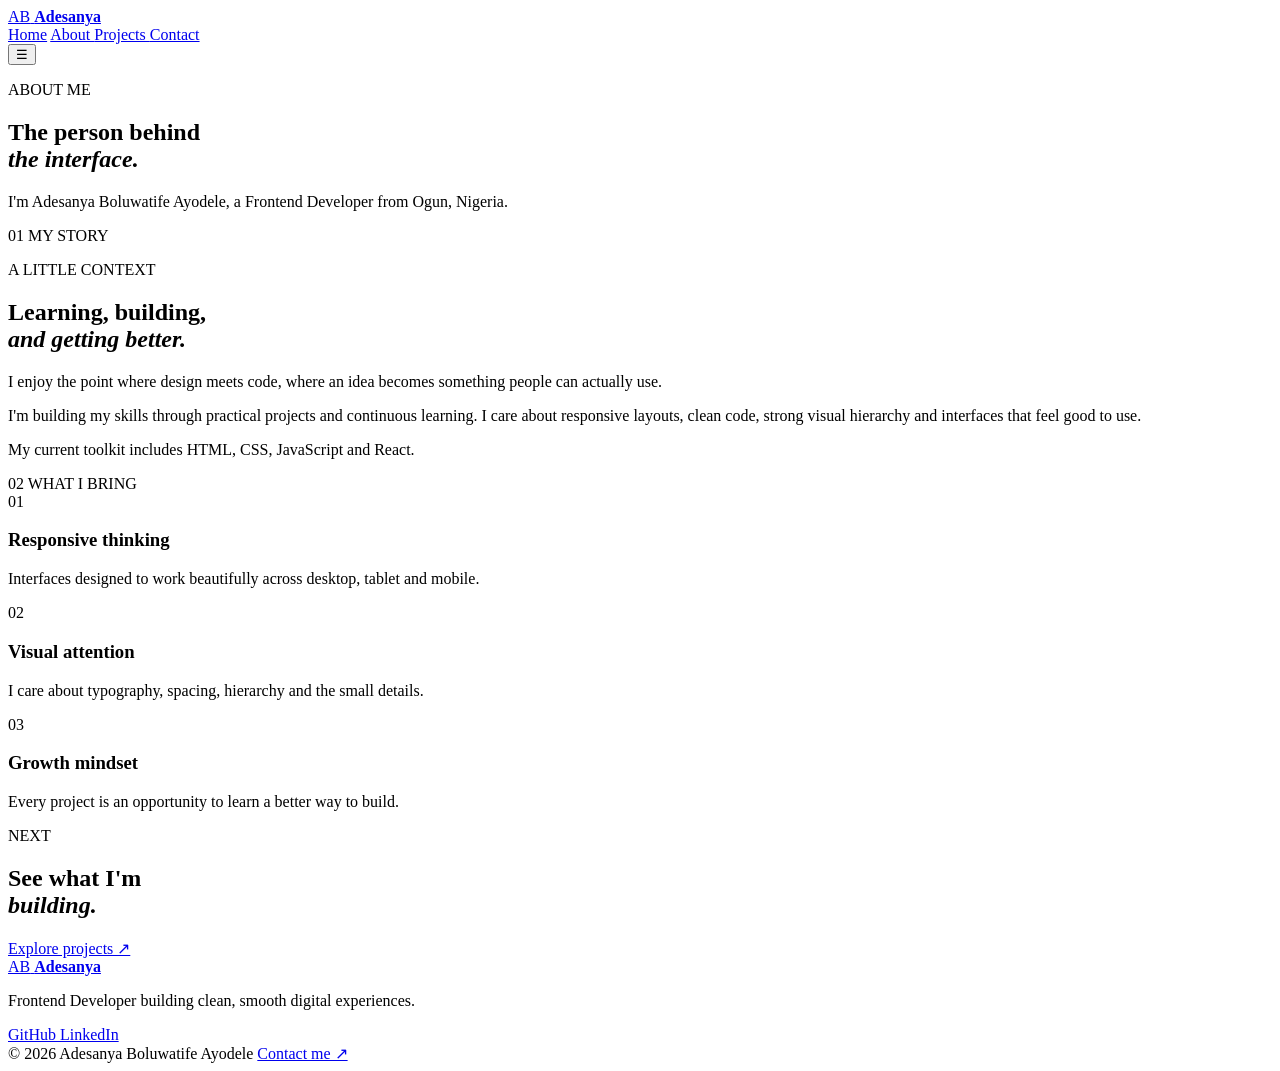
==== about.html @ dad9e196 "Add files via upload" ====
<!DOCTYPE html>
<html lang="en">

<head>

    <meta charset="UTF-8">
    <meta name="viewport" content="width=device-width, initial-scale=1.0">

    <title>About | Adesanya Boluwatife Ayodele</title>

    <link rel="preconnect" href="https://fonts.googleapis.com">
    <link rel="preconnect" href="https://fonts.gstatic.com" crossorigin>

    <link href="https://fonts.googleapis.com/css2?family=DM+Sans:wght@400;500;600;700&family=Manrope:wght@500;600;700;800&display=swap" rel="stylesheet">

    <link rel="stylesheet" href="/CSS/about.css">
        <link rel="icon" type="image/x-icon" href="/35d72cd7-6388-4650-b26b-9ae0b78d3b86-removebg-preview.png">

</head>

<body>

<header class="header">

    <a href="index.html" class="logo">
        <span>AB</span>
        <strong>Adesanya</strong>
    </a>

    <nav class="nav">

        <a href="index.html">Home</a>

        <a href="about.html" class="active">
            About
        </a>

        <a href="project.html">
            Projects
        </a>

        <a href="contact.html">
            Contact
        </a>

    </nav>

    <!-- <a href="contact.html" class="header-button">
        Let's talk ↗
    </a> -->

    <button class="menu-button">
        ☰
    </button>

</header>


<main>

<section class="page-hero">

    <p class="eyebrow">
        ABOUT ME
    </p>

    <h1>
        The person behind
        <br>
        <em>the interface.</em>
    </h1>

    <p class="page-description">
        I'm Adesanya Boluwatife Ayodele,
        a Frontend Developer from Ogun, Nigeria.
    </p>

</section>


<section class="section">

    <div class="section-label">
        <span>01</span>
        MY STORY
    </div>

    <div class="two-column">

        <div>

            <p class="eyebrow">
                A LITTLE CONTEXT
            </p>

            <h2>
                Learning, building,
                <br>
                <em>and getting better.</em>
            </h2>

        </div>

        <div class="section-text">

            <p class="large-text">
                I enjoy the point where design meets code,
                where an idea becomes something people can
                actually use.
            </p>

            <p>
                I'm building my skills through practical projects
                and continuous learning. I care about responsive
                layouts, clean code, strong visual hierarchy
                and interfaces that feel good to use.
            </p>

            <p>
                My current toolkit includes HTML, CSS,
                JavaScript and React.
            </p>

        </div>

    </div>

</section>


<section class="section skills-section">

    <div class="section-label">
        <span>02</span>
        WHAT I BRING
    </div>

    <div class="feature-grid">

        <article>
            <span>01</span>
            <h3>Responsive thinking</h3>
            <p>
                Interfaces designed to work beautifully
                across desktop, tablet and mobile.
            </p>
        </article>

        <article>
            <span>02</span>
            <h3>Visual attention</h3>
            <p>
                I care about typography, spacing,
                hierarchy and the small details.
            </p>
        </article>

        <article>
            <span>03</span>
            <h3>Growth mindset</h3>
            <p>
                Every project is an opportunity to
                learn a better way to build.
            </p>
        </article>

    </div>

</section>


<section class="dark-section">

    <div>

        <p class="eyebrow">
            NEXT
        </p>

        <h2>
            See what I'm
            <br>
            <em>building.</em>
        </h2>

    </div>

    <a href="/HTML files/project.html" class="light-button">
        Explore projects ↗
    </a>

</section>

</main>


<footer class="footer">

    <div class="footer-top">

        <a href="index.html" class="logo">
            <span>AB</span>
            <strong>Adesanya</strong>
        </a>

        <p>
            Frontend Developer building clean,
            smooth digital experiences.
        </p>

        <div class="social-links">

            <a href="https://github.com/drnm3024-hash">
                GitHub
            </a>

            <a href="https://www.linkedin.com/in/adesanya-boluwatife-6464a2381">
                LinkedIn
            </a>

        </div>

    </div>

    <div class="footer-bottom">

        <span>
            © 2026 Adesanya Boluwatife Ayodele
        </span>

        <a href="contact.html">
            Contact me ↗
        </a>

    </div>

</footer>

<script src="script.js"></script>

</body>
</html>
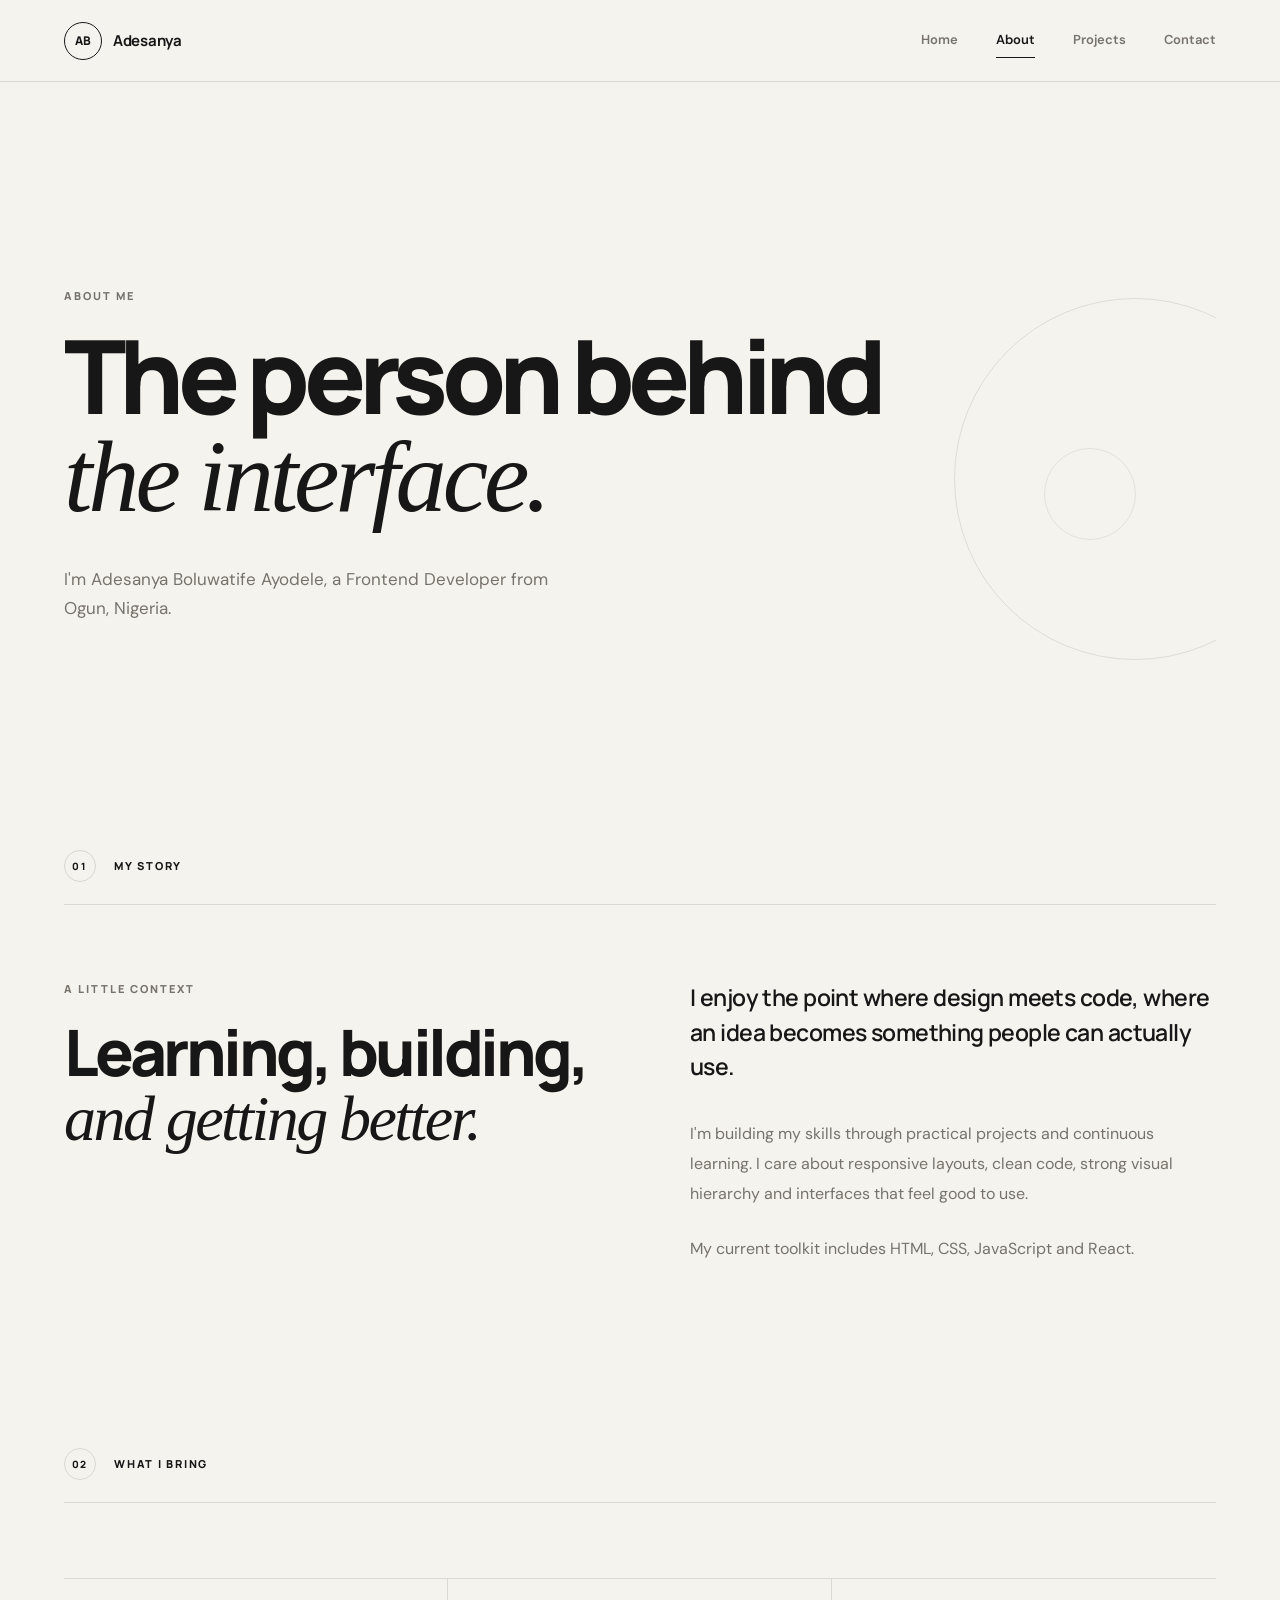
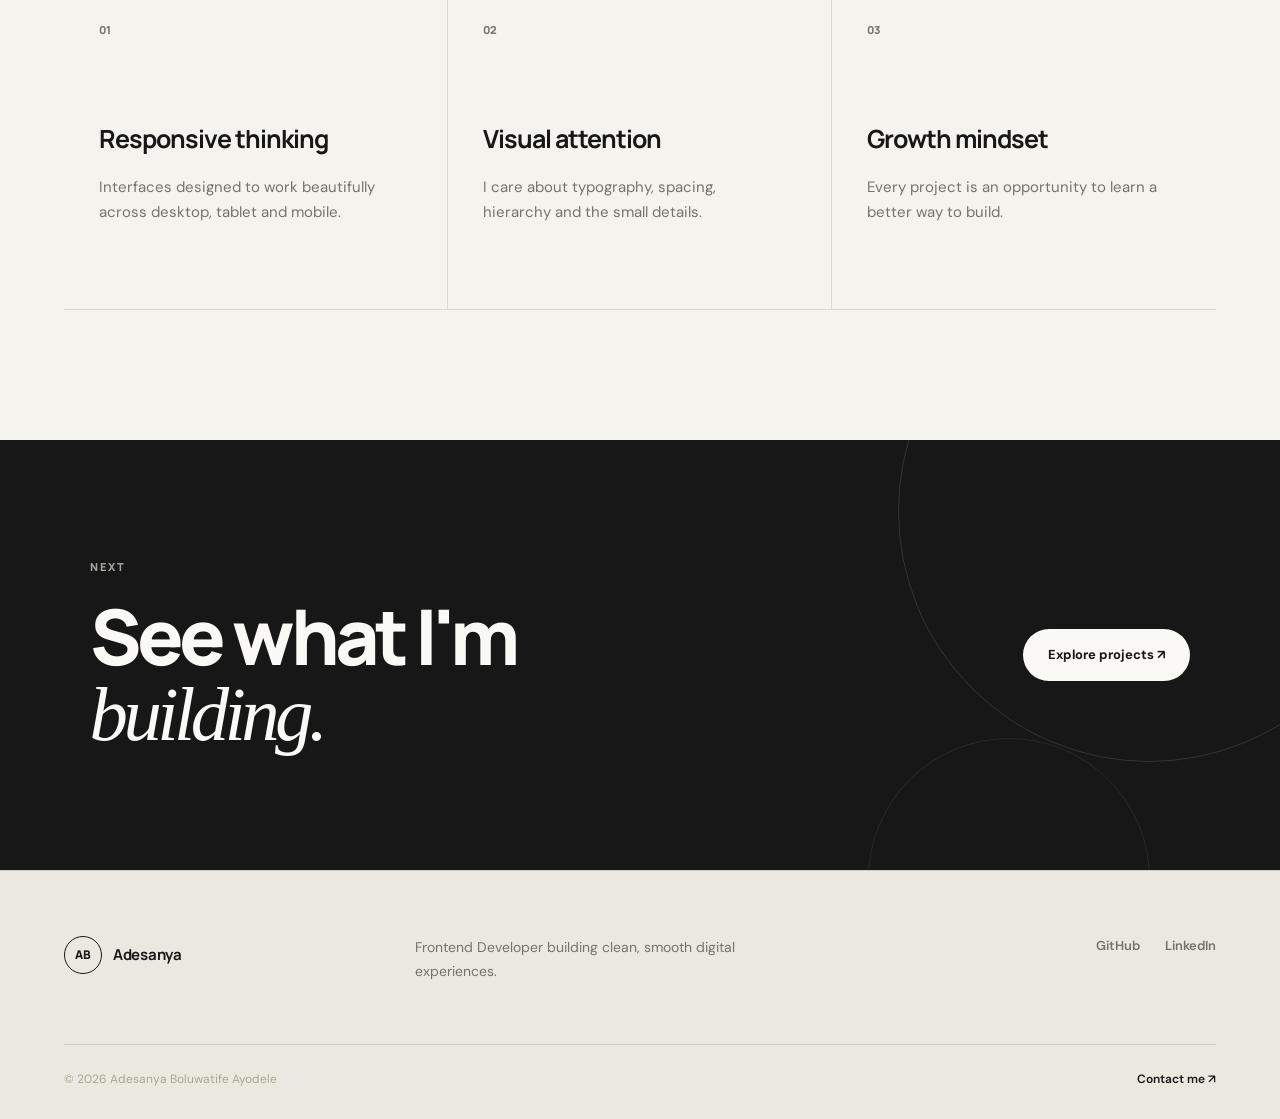
==== commit 272eb91f: "Update about.html" ====
--- a/about.html
+++ b/about.html
@@ -13,7 +13,7 @@
 
     <link href="https://fonts.googleapis.com/css2?family=DM+Sans:wght@400;500;600;700&family=Manrope:wght@500;600;700;800&display=swap" rel="stylesheet">
 
-    <link rel="stylesheet" href="/CSS/about.css">
+    <link rel="stylesheet" href="CSS/about.css">
         <link rel="icon" type="image/x-icon" href="/35d72cd7-6388-4650-b26b-9ae0b78d3b86-removebg-preview.png">
 
 </head>
@@ -239,4 +239,4 @@
 <script src="script.js"></script>
 
 </body>
-</html>+</html>
--- a/CSS/about.css
+++ b/CSS/about.css
@@ -0,0 +1,1094 @@
+/* =========================================================
+   ABOUT PAGE
+   Adesanya Boluwatife Ayodele
+   ========================================================= */
+
+
+/* =========================================================
+   ROOT / RESET
+   ========================================================= */
+
+:root {
+    --cream: #f5f3ee;
+    --cream-dark: #ebe8df;
+    --white: #faf9f5;
+
+    --black: #171717;
+    --gray: #77736c;
+    --gray-light: #aaa59b;
+
+    --border: rgba(23, 23, 23, 0.12);
+
+    --serif: Georgia, "Times New Roman", serif;
+    --sans: "Manrope", Arial, sans-serif;
+    --body-font: "DM Sans", Arial, sans-serif;
+
+    --container: 1240px;
+
+    --transition: 0.35s ease;
+}
+
+
+* {
+    margin: 0;
+    padding: 0;
+    box-sizing: border-box;
+}
+
+
+html {
+    scroll-behavior: smooth;
+}
+
+
+body {
+    background: var(--cream);
+    color: var(--black);
+    font-family: var(--body-font);
+    line-height: 1.6;
+    overflow-x: hidden;
+}
+
+
+a {
+    color: inherit;
+    text-decoration: none;
+}
+
+
+button {
+    font: inherit;
+}
+
+
+img {
+    max-width: 100%;
+    display: block;
+}
+
+
+/* =========================================================
+   HEADER
+   ========================================================= */
+
+.header {
+    position: fixed;
+    top: 0;
+    left: 0;
+
+    width: 100%;
+    height: 82px;
+
+    padding: 0 5%;
+
+    display: flex;
+    align-items: center;
+    justify-content: space-between;
+
+    background: rgba(245, 243, 238, 0.82);
+    backdrop-filter: blur(14px);
+    -webkit-backdrop-filter: blur(14px);
+
+    border-bottom: 1px solid var(--border);
+
+    z-index: 1000;
+}
+
+
+/* LOGO */
+
+.logo {
+    display: flex;
+    align-items: center;
+    gap: 11px;
+
+    font-family: var(--sans);
+}
+
+
+.logo span {
+    width: 38px;
+    height: 38px;
+
+    display: grid;
+    place-items: center;
+
+    border: 1px solid var(--black);
+    border-radius: 50%;
+
+    font-size: 12px;
+    font-weight: 800;
+    letter-spacing: -0.03em;
+}
+
+
+.logo strong {
+    font-size: 15px;
+    font-weight: 700;
+    letter-spacing: -0.02em;
+}
+
+
+/* NAVIGATION */
+
+.nav {
+    display: flex;
+    align-items: center;
+    gap: 38px;
+}
+
+
+.nav a {
+    position: relative;
+
+    font-size: 13px;
+    font-weight: 600;
+
+    color: var(--gray);
+
+    transition: color var(--transition);
+}
+
+
+.nav a::after {
+    content: "";
+
+    position: absolute;
+    left: 0;
+    bottom: -7px;
+
+    width: 0;
+    height: 1px;
+
+    background: var(--black);
+
+    transition: width var(--transition);
+}
+
+
+.nav a:hover,
+.nav a.active {
+    color: var(--black);
+}
+
+
+.nav a:hover::after,
+.nav a.active::after {
+    width: 100%;
+}
+
+
+/* HEADER BUTTON */
+
+.header-button {
+    display: inline-flex;
+    align-items: center;
+    justify-content: center;
+
+    padding: 12px 20px;
+
+    background: var(--black);
+    color: var(--white);
+
+    border-radius: 999px;
+
+    font-size: 12px;
+    font-weight: 700;
+
+    transition:
+        transform var(--transition),
+        background var(--transition);
+}
+
+
+.header-button:hover {
+    transform: translateY(-2px);
+    background: #2b2b2b;
+}
+
+
+/* MOBILE MENU BUTTON */
+
+.menu-button {
+    display: none;
+
+    border: 0;
+    background: transparent;
+
+    font-size: 25px;
+    cursor: pointer;
+
+    color: var(--black);
+}
+
+
+/* =========================================================
+   GENERAL CONTAINER
+   ========================================================= */
+
+main {
+    width: 100%;
+}
+
+
+.section {
+    width: min(var(--container), 90%);
+    margin: 0 auto;
+
+    padding: 130px 0;
+}
+
+
+/* =========================================================
+   PAGE HERO
+   ========================================================= */
+
+.page-hero {
+    position: relative;
+
+    width: min(var(--container), 90%);
+    min-height: 720px;
+
+    margin: 0 auto;
+    padding-top: 190px;
+
+    display: flex;
+    flex-direction: column;
+    justify-content: center;
+
+    overflow: hidden;
+}
+
+
+/* decorative circle */
+
+.page-hero::after {
+    content: "";
+
+    position: absolute;
+
+    right: -100px;
+    bottom: 60px;
+
+    width: 360px;
+    height: 360px;
+
+    border: 1px solid rgba(23, 23, 23, 0.10);
+    border-radius: 50%;
+
+    pointer-events: none;
+}
+
+
+.page-hero::before {
+    content: "";
+
+    position: absolute;
+
+    right: 80px;
+    bottom: 180px;
+
+    width: 90px;
+    height: 90px;
+
+    border: 1px solid rgba(23, 23, 23, 0.08);
+    border-radius: 50%;
+}
+
+
+/* EYEBROW */
+
+.eyebrow {
+    margin-bottom: 22px;
+
+    font-family: var(--sans);
+
+    font-size: 11px;
+    font-weight: 800;
+
+    letter-spacing: 0.18em;
+
+    color: var(--gray);
+}
+
+
+/* MAIN HERO TITLE */
+
+.page-hero h1 {
+    position: relative;
+    z-index: 2;
+
+    max-width: 1050px;
+
+    font-family: var(--sans);
+
+    font-size: clamp(55px, 8vw, 112px);
+
+    line-height: 0.95;
+
+    letter-spacing: -0.065em;
+
+    font-weight: 800;
+}
+
+
+.page-hero h1 em {
+    font-family: var(--serif);
+
+    font-weight: 400;
+
+    letter-spacing: -0.04em;
+}
+
+
+.page-description {
+    max-width: 530px;
+
+    margin-top: 40px;
+
+    color: var(--gray);
+
+    font-size: 17px;
+    line-height: 1.7;
+}
+
+
+/* =========================================================
+   SECTION LABEL
+   ========================================================= */
+
+.section-label {
+    display: flex;
+    align-items: center;
+    gap: 18px;
+
+    padding-bottom: 22px;
+
+    margin-bottom: 75px;
+
+    border-bottom: 1px solid var(--border);
+
+    font-family: var(--sans);
+
+    font-size: 11px;
+    font-weight: 800;
+
+    letter-spacing: 0.16em;
+}
+
+
+.section-label span {
+    display: inline-flex;
+    align-items: center;
+    justify-content: center;
+
+    width: 32px;
+    height: 32px;
+
+    border: 1px solid var(--border);
+
+    border-radius: 50%;
+
+    font-size: 10px;
+}
+
+
+/* =========================================================
+   TWO COLUMN STORY
+   ========================================================= */
+
+.two-column {
+    display: grid;
+
+    grid-template-columns: 1fr 1fr;
+
+    gap: 100px;
+
+    align-items: start;
+}
+
+
+.two-column h2 {
+    font-family: var(--sans);
+
+    font-size: clamp(40px, 5vw, 70px);
+
+    line-height: 1;
+
+    letter-spacing: -0.055em;
+
+    font-weight: 800;
+}
+
+
+.two-column h2 em {
+    font-family: var(--serif);
+
+    font-weight: 400;
+
+    letter-spacing: -0.04em;
+}
+
+
+/* RIGHT SIDE TEXT */
+
+.section-text {
+    max-width: 590px;
+}
+
+
+.large-text {
+    margin-bottom: 35px;
+
+    font-family: var(--sans);
+
+    font-size: 23px;
+    line-height: 1.5;
+
+    font-weight: 600;
+
+    letter-spacing: -0.025em;
+}
+
+
+.section-text p:not(.large-text) {
+    margin-bottom: 24px;
+
+    color: var(--gray);
+
+    font-size: 16px;
+
+    line-height: 1.9;
+}
+
+
+/* =========================================================
+   SKILLS SECTION
+   ========================================================= */
+
+.skills-section {
+    padding-top: 30px;
+}
+
+
+.feature-grid {
+    display: grid;
+
+    grid-template-columns: repeat(3, 1fr);
+
+    border-top: 1px solid var(--border);
+    border-bottom: 1px solid var(--border);
+}
+
+
+.feature-grid article {
+    min-height: 330px;
+
+    padding: 42px 35px;
+
+    border-right: 1px solid var(--border);
+
+    transition:
+        background var(--transition),
+        transform var(--transition);
+}
+
+
+.feature-grid article:last-child {
+    border-right: none;
+}
+
+
+.feature-grid article:hover {
+    background: var(--cream-dark);
+
+    transform: translateY(-5px);
+}
+
+
+.feature-grid article > span {
+    display: block;
+
+    margin-bottom: 80px;
+
+    font-family: var(--sans);
+
+    font-size: 11px;
+    font-weight: 800;
+
+    color: var(--gray);
+}
+
+
+.feature-grid h3 {
+    margin-bottom: 16px;
+
+    font-family: var(--sans);
+
+    font-size: 25px;
+
+    letter-spacing: -0.04em;
+
+    font-weight: 700;
+}
+
+
+.feature-grid p {
+    max-width: 300px;
+
+    color: var(--gray);
+
+    font-size: 15px;
+
+    line-height: 1.7;
+}
+
+
+/* =========================================================
+   DARK CTA SECTION
+   ========================================================= */
+
+.dark-section {
+    position: relative;
+
+    width: 100%;
+
+    min-height: 430px;
+
+    padding: 90px 7%;
+
+    display: flex;
+    align-items: center;
+    justify-content: space-between;
+
+    gap: 50px;
+
+    overflow: hidden;
+
+    background: var(--black);
+
+    color: var(--white);
+}
+
+
+.dark-section::before {
+    content: "";
+
+    position: absolute;
+
+    right: -120px;
+    top: -180px;
+
+    width: 500px;
+    height: 500px;
+
+    border: 1px solid rgba(255, 255, 255, 0.12);
+
+    border-radius: 50%;
+}
+
+
+.dark-section::after {
+    content: "";
+
+    position: absolute;
+
+    right: 130px;
+    bottom: -150px;
+
+    width: 280px;
+    height: 280px;
+
+    border: 1px solid rgba(255, 255, 255, 0.08);
+
+    border-radius: 50%;
+}
+
+
+.dark-section > div {
+    position: relative;
+    z-index: 2;
+}
+
+
+.dark-section .eyebrow {
+    color: #aaa69e;
+}
+
+
+.dark-section h2 {
+    font-family: var(--sans);
+
+    font-size: clamp(45px, 6vw, 85px);
+
+    line-height: 0.98;
+
+    letter-spacing: -0.06em;
+
+    font-weight: 800;
+}
+
+
+.dark-section h2 em {
+    font-family: var(--serif);
+
+    font-weight: 400;
+}
+
+
+/* CTA BUTTON */
+
+.light-button {
+    position: relative;
+    z-index: 2;
+
+    display: inline-flex;
+    align-items: center;
+    justify-content: center;
+
+    padding: 16px 25px;
+
+    background: var(--white);
+    color: var(--black);
+
+    border-radius: 999px;
+
+    font-size: 13px;
+    font-weight: 700;
+
+    white-space: nowrap;
+
+    transition:
+        transform var(--transition),
+        background var(--transition);
+}
+
+
+.light-button:hover {
+    transform: translateY(-4px);
+    background: #e9e7e1;
+}
+
+
+/* =========================================================
+   FOOTER
+   ========================================================= */
+
+.footer {
+    padding: 65px 5% 30px;
+
+    background: var(--cream-dark);
+
+    border-top: 1px solid var(--border);
+}
+
+
+/* FOOTER TOP */
+
+.footer-top {
+    max-width: 1240px;
+
+    margin: 0 auto;
+
+    display: grid;
+
+    grid-template-columns: 1fr 1.5fr 1fr;
+
+    align-items: start;
+
+    gap: 50px;
+
+    padding-bottom: 60px;
+
+    border-bottom: 1px solid var(--border);
+}
+
+
+.footer-top > p {
+    max-width: 360px;
+
+    color: var(--gray);
+
+    font-size: 14px;
+
+    line-height: 1.7;
+}
+
+
+/* SOCIAL LINKS */
+
+.social-links {
+    display: flex;
+
+    justify-content: flex-end;
+
+    gap: 25px;
+}
+
+
+.social-links a {
+    position: relative;
+
+    font-size: 13px;
+    font-weight: 600;
+
+    color: var(--gray);
+
+    transition: color var(--transition);
+}
+
+
+.social-links a::after {
+    content: "";
+
+    position: absolute;
+
+    left: 0;
+    bottom: -6px;
+
+    width: 0;
+    height: 1px;
+
+    background: var(--black);
+
+    transition: width var(--transition);
+}
+
+
+.social-links a:hover {
+    color: var(--black);
+}
+
+
+.social-links a:hover::after {
+    width: 100%;
+}
+
+
+/* FOOTER BOTTOM */
+
+.footer-bottom {
+    max-width: 1240px;
+
+    margin: 0 auto;
+
+    padding-top: 25px;
+
+    display: flex;
+
+    justify-content: space-between;
+
+    align-items: center;
+
+    gap: 20px;
+
+    color: var(--gray-light);
+
+    font-size: 12px;
+}
+
+
+.footer-bottom a {
+    color: var(--black);
+
+    font-weight: 600;
+
+    transition: opacity var(--transition);
+}
+
+
+.footer-bottom a:hover {
+    opacity: 0.55;
+}
+
+
+/* =========================================================
+   MOBILE NAV
+   ========================================================= */
+
+@media (max-width: 900px) {
+
+    .header {
+        height: 72px;
+    }
+
+
+    .nav {
+        position: absolute;
+
+        top: 72px;
+        left: 0;
+
+        width: 100%;
+
+        padding: 25px 5% 30px;
+
+        display: none;
+        flex-direction: column;
+        align-items: flex-start;
+
+        gap: 22px;
+
+        background: var(--cream);
+
+        border-bottom: 1px solid var(--border);
+    }
+
+
+    .nav.show {
+        display: flex;
+    }
+
+
+    .nav a {
+        font-size: 16px;
+    }
+
+
+    .header-button {
+        display: none;
+    }
+
+
+    .menu-button {
+        display: block;
+    }
+
+
+    .page-hero {
+        min-height: 650px;
+
+        padding-top: 150px;
+    }
+
+
+    .two-column {
+        grid-template-columns: 1fr;
+
+        gap: 55px;
+    }
+
+
+    .feature-grid {
+        grid-template-columns: 1fr;
+    }
+
+
+    .feature-grid article {
+        min-height: auto;
+
+        border-right: none;
+
+        border-bottom: 1px solid var(--border);
+    }
+
+
+    .feature-grid article:last-child {
+        border-bottom: none;
+    }
+
+
+    .feature-grid article > span {
+        margin-bottom: 45px;
+    }
+
+
+    .dark-section {
+        padding: 80px 7%;
+
+        flex-direction: column;
+
+        align-items: flex-start;
+    }
+
+
+    .footer-top {
+        grid-template-columns: 1fr;
+
+        gap: 30px;
+    }
+
+
+    .social-links {
+        justify-content: flex-start;
+    }
+}
+
+
+/* =========================================================
+   TABLET
+   ========================================================= */
+
+@media (max-width: 700px) {
+
+    .section {
+        padding: 90px 0;
+    }
+
+
+    .page-hero {
+        width: 90%;
+
+        min-height: 570px;
+
+        padding-top: 130px;
+    }
+
+
+    .page-hero h1 {
+        font-size: clamp(48px, 13vw, 75px);
+
+        line-height: 0.98;
+    }
+
+
+    .page-description {
+        margin-top: 30px;
+
+        font-size: 15px;
+
+        max-width: 420px;
+    }
+
+
+    .section-label {
+        margin-bottom: 50px;
+    }
+
+
+    .two-column h2 {
+        font-size: clamp(40px, 11vw, 60px);
+    }
+
+
+    .large-text {
+        font-size: 20px;
+    }
+
+
+    .dark-section {
+        min-height: 400px;
+
+        padding: 75px 6%;
+    }
+
+
+    .dark-section h2 {
+        font-size: clamp(43px, 12vw, 70px);
+    }
+
+
+    .footer {
+        padding: 50px 6% 25px;
+    }
+
+
+    .footer-bottom {
+        flex-direction: column;
+
+        align-items: flex-start;
+    }
+}
+
+
+/* =========================================================
+   SMALL MOBILE
+   ========================================================= */
+
+@media (max-width: 420px) {
+
+    .header {
+        padding: 0 6%;
+    }
+
+
+    .logo strong {
+        font-size: 14px;
+    }
+
+
+    .logo span {
+        width: 35px;
+        height: 35px;
+    }
+
+
+    .page-hero {
+        padding-top: 120px;
+
+        min-height: 530px;
+    }
+
+
+    .page-hero h1 {
+        font-size: 48px;
+
+        letter-spacing: -0.055em;
+    }
+
+
+    .page-description {
+        font-size: 14px;
+    }
+
+
+    .section {
+        width: 88%;
+
+        padding: 75px 0;
+    }
+
+
+    .section-label {
+        font-size: 10px;
+
+        gap: 12px;
+    }
+
+
+    .two-column {
+        gap: 45px;
+    }
+
+
+    .two-column h2 {
+        font-size: 40px;
+    }
+
+
+    .large-text {
+        font-size: 19px;
+    }
+
+
+    .section-text p:not(.large-text) {
+        font-size: 14px;
+    }
+
+
+    .feature-grid article {
+        padding: 35px 25px;
+    }
+
+
+    .feature-grid h3 {
+        font-size: 22px;
+    }
+
+
+    .dark-section {
+        padding: 65px 8%;
+    }
+
+
+    .dark-section h2 {
+        font-size: 45px;
+    }
+
+
+    .light-button {
+        padding: 14px 20px;
+
+        font-size: 12px;
+    }
+}
